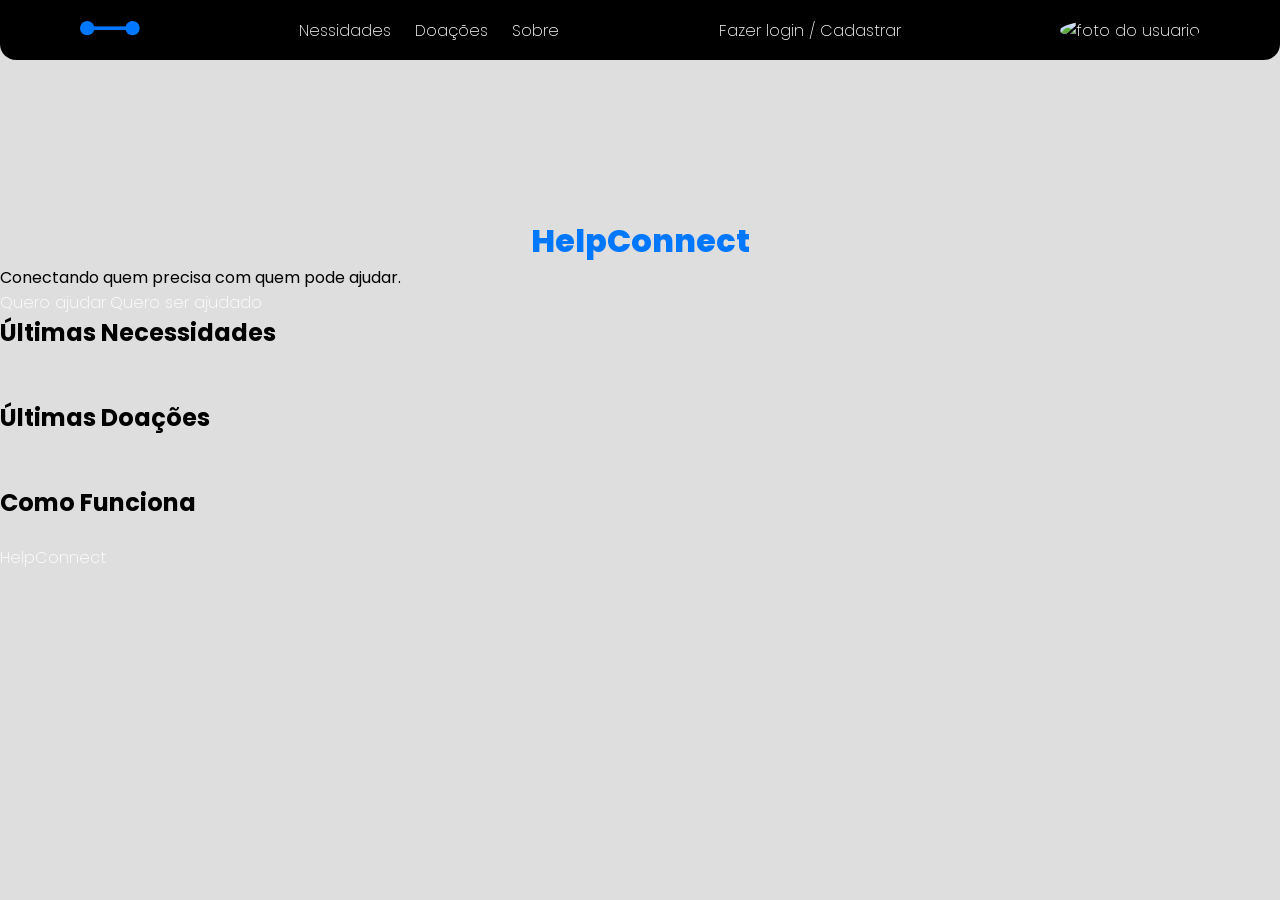
==== index.html @ 3de0f889 "Criando header" ====
<!DOCTYPE html>
<html lang="pt-br">
  <head>
    <meta charset="UTF-8" />
    <meta name="viewport" content="width=device-width, initial-scale=1.0" />
    <link rel="stylesheet" href="./assets/css/style.css" />
    <title>HelpConnect</title>
  </head>
  <body>
    <header>
      <div class="content-header">
        <a href="#"
          ><img
            src="./assets/img/icon/logo.svg"
            alt="logo do site"
            class="logo"
        /></a>
        <nav class="menu">
          <a href="">Nessidades</a><a href="">Doações</a><a href="">Sobre</a>
        </nav>
        <div class="login-btn">
          <a href="">Fazer login / Cadastrar</a>
        </div>
        <a href=""
          ><img
            src="https://placehold.co/400"
            alt="foto do usuario"
            class="user-img"
        /></a>
      </div>
    </header>
    <main>
      <section class="hero-section">
        <video
          autoplay
          muted
          loop
          playsinline
          poster="fallback.jpg"
          id="bg-video"
        >
          <source src="background.mp4" type="video/mp4" />
        </video>
        <div class="content-hero">
          <h1>HelpConnect</h1>
          <p>
            Conectando quem <span>precisa</span> com quem
            <span>pode</span> ajudar.
          </p>
          <div class="btns">
            <a href="" class="btn">Quero ajudar</a>
            <a href="" class="btn">Quero ser ajudado</a>
          </div>
        </div>
      </section>
      <section class="necessity-section">
        <h2>Últimas Necessidades</h2>
        <div class="group-card">
          <a href="" class="card">
            <img src="" alt="" class="img-card" />
            <div class="content-card">
              <h3 class="title-card"></h3>
              <img src="" alt="" class="icon-arrow" />
            </div>
          </a>
        </div>
      </section>
      <section class="donation-section">
        <h2>Últimas Doações</h2>
        <div class="group-card">
          <a href="" class="card">
            <img src="" alt="" class="img-card" />
            <div class="content-card">
              <h3 class="title-card"></h3>
              <img src="" alt="" class="icon-arrow" />
            </div>
          </a>
        </div>
      </section>
      <section class="how-work">
        <h2>Como Funciona</h2>
      </section>
    </main>
    <footer>
      <a href=""
        ><img src="" alt="" class="logo" />
        <p>HelpConnect</p></a
      >
    </footer>
  </body>
</html>
---- assets/css/style.css ----
@import url("https://fonts.googleapis.com/css2?family=Poppins:ital,wght@0,100;0,200;0,300;0,400;0,500;0,600;0,700;0,800;0,900;1,100;1,200;1,300;1,400;1,500;1,600;1,700;1,800;1,900&display=swap");

:root {
  /* color */
  --primary-color: #0077ff;
  --secondary-color: #ffffff;
  --tertiary-color: #000000;
  /* fonts */
  --font-size-xl: 96px;
  --font-size-lg: 32px;
  --font-size-md: 20px;
  --font-size-sm: 18px;
}

* {
  margin: 0;
  padding: 0;
  box-sizing: border-box;
  font-family: "Poppins", sans-serif;
}

body {
  background-color: #dedede;
}

header {
  background-color: var(--tertiary-color);
  width: 100vw;
  height: 3.75rem;
  display: flex;
  align-items: center;
  justify-content: center;
  border-radius: 0 0 1rem 1rem;
}

.content-header {
  display: flex;
  color: var(--secondary-color);
  align-items: center;
  justify-content: space-between;
  width: 92rem;
  margin: 0 5rem;
}

.menu {
  display: flex;
  gap: 1.5rem;
}

a {
  color: var(--secondary-color);
  text-decoration: none;
  font-weight: 200;
}

a:hover {
  opacity: 0.7;
}

.user-img {
  width: 2.25rem;
  height: 2.25rem;
  object-fit: cover;
  border-radius: 50%;
}

h1 {
  font-size: var(--font-size-lg);
  font-weight: 800;
  color: var(--primary-color);
  text-align: center;
}
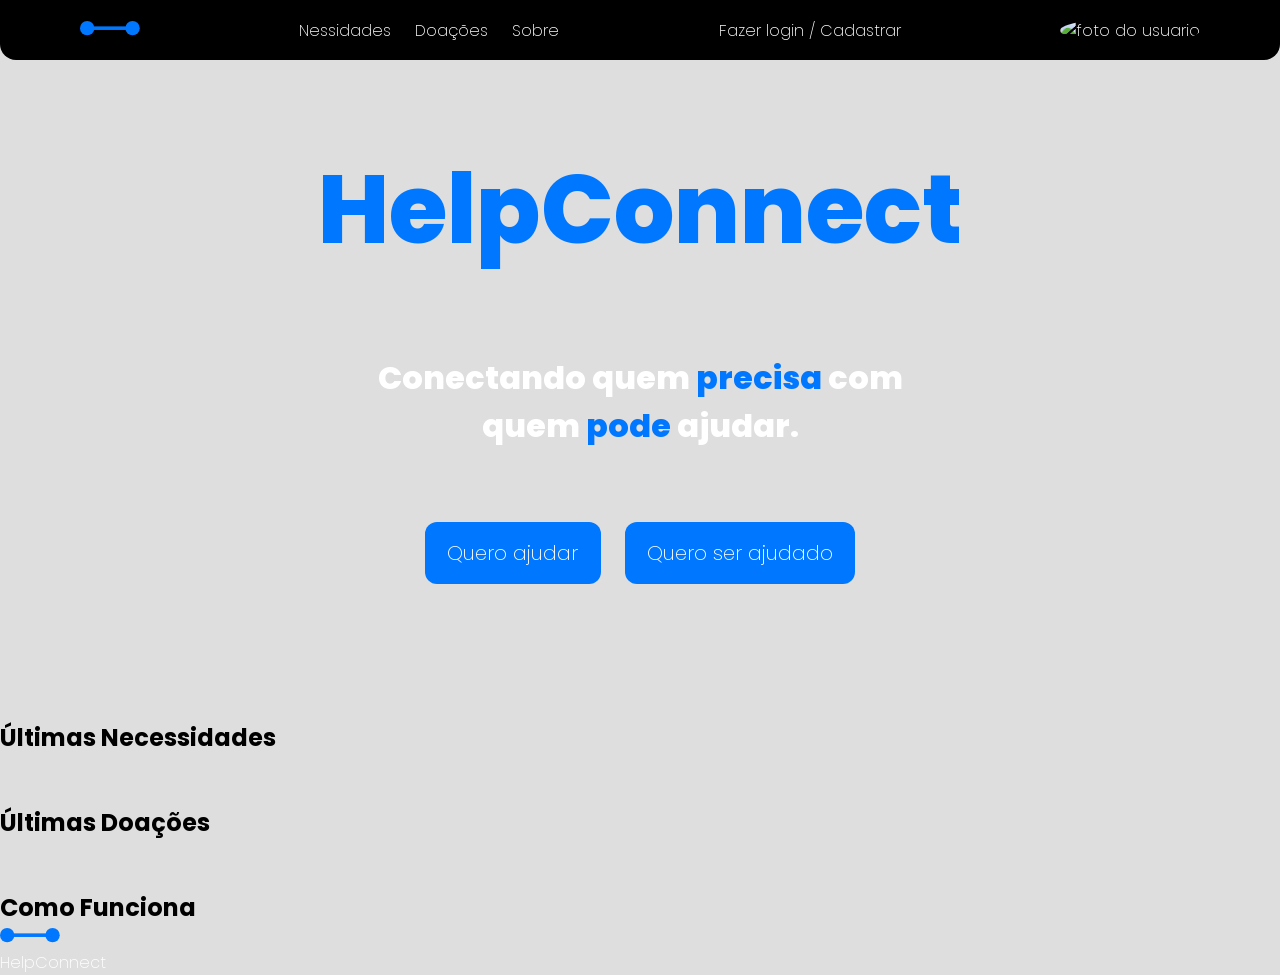
==== commit 546a635e: "Add files via upload" ====
--- a/index.html
+++ b/index.html
@@ -1,91 +1,94 @@
-<!DOCTYPE html>
-<html lang="pt-br">
-  <head>
-    <meta charset="UTF-8" />
-    <meta name="viewport" content="width=device-width, initial-scale=1.0" />
-    <link rel="stylesheet" href="./assets/css/style.css" />
-    <title>HelpConnect</title>
-  </head>
-  <body>
-    <header>
-      <div class="content-header">
-        <a href="#"
-          ><img
-            src="./assets/img/icon/logo.svg"
-            alt="logo do site"
-            class="logo"
-        /></a>
-        <nav class="menu">
-          <a href="">Nessidades</a><a href="">Doações</a><a href="">Sobre</a>
-        </nav>
-        <div class="login-btn">
-          <a href="">Fazer login / Cadastrar</a>
-        </div>
-        <a href=""
-          ><img
-            src="https://placehold.co/400"
-            alt="foto do usuario"
-            class="user-img"
-        /></a>
-      </div>
-    </header>
-    <main>
-      <section class="hero-section">
-        <video
-          autoplay
-          muted
-          loop
-          playsinline
-          poster="fallback.jpg"
-          id="bg-video"
-        >
-          <source src="background.mp4" type="video/mp4" />
-        </video>
-        <div class="content-hero">
-          <h1>HelpConnect</h1>
-          <p>
-            Conectando quem <span>precisa</span> com quem
-            <span>pode</span> ajudar.
-          </p>
-          <div class="btns">
-            <a href="" class="btn">Quero ajudar</a>
-            <a href="" class="btn">Quero ser ajudado</a>
-          </div>
-        </div>
-      </section>
-      <section class="necessity-section">
-        <h2>Últimas Necessidades</h2>
-        <div class="group-card">
-          <a href="" class="card">
-            <img src="" alt="" class="img-card" />
-            <div class="content-card">
-              <h3 class="title-card"></h3>
-              <img src="" alt="" class="icon-arrow" />
-            </div>
-          </a>
-        </div>
-      </section>
-      <section class="donation-section">
-        <h2>Últimas Doações</h2>
-        <div class="group-card">
-          <a href="" class="card">
-            <img src="" alt="" class="img-card" />
-            <div class="content-card">
-              <h3 class="title-card"></h3>
-              <img src="" alt="" class="icon-arrow" />
-            </div>
-          </a>
-        </div>
-      </section>
-      <section class="how-work">
-        <h2>Como Funciona</h2>
-      </section>
-    </main>
-    <footer>
-      <a href=""
-        ><img src="" alt="" class="logo" />
-        <p>HelpConnect</p></a
-      >
-    </footer>
-  </body>
-</html>
+<!DOCTYPE html>
+<html lang="pt-br">
+  <head>
+    <meta charset="UTF-8" />
+    <meta name="viewport" content="width=device-width, initial-scale=1.0" />
+    <link rel="stylesheet" href="./assets/css/style.css" />
+    <title>HelpConnect</title>
+  </head>
+  <body>
+    <header>
+      <div class="content-header">
+        <a href="#"
+          ><img
+            src="./assets/img/icon/logo.svg"
+            alt="logo do site"
+            class="logo"
+        /></a>
+        <nav class="menu">
+          <a href="">Nessidades</a><a href="">Doações</a><a href="">Sobre</a>
+        </nav>
+        <div class="login-btn">
+          <a href="">Fazer login / Cadastrar</a>
+        </div>
+        <a href=""
+          ><img
+            src="https://placehold.co/400"
+            alt="foto do usuario"
+            class="user-img"
+        /></a>
+      </div>
+    </header>
+    <main>
+      <section class="hero-section">
+        <video
+          autoplay
+          muted
+          loop
+          playsinline
+          poster="fallback.jpg"
+          id="bg-video"
+        >
+          <source
+            src="./assets/img/video/background-video.mp4"
+            type="video/mp4"
+          />
+        </video>
+        <div class="content-hero">
+          <h1>HelpConnect</h1>
+          <p>
+            Conectando quem <span>precisa</span> com quem
+            <span>pode</span> ajudar.
+          </p>
+          <div class="btns">
+            <a href="" class="btn">Quero ajudar</a>
+            <a href="" class="btn">Quero ser ajudado</a>
+          </div>
+        </div>
+      </section>
+      <section class="necessity-section">
+        <h2>Últimas Necessidades</h2>
+        <div class="group-card">
+          <a href="" class="card">
+            <img src="" alt="" class="img-card" />
+            <div class="content-card">
+              <h3 class="title-card"></h3>
+              <img src="" alt="" class="icon-arrow" />
+            </div>
+          </a>
+        </div>
+      </section>
+      <section class="donation-section">
+        <h2>Últimas Doações</h2>
+        <div class="group-card">
+          <a href="" class="card">
+            <img src="" alt="" class="img-card" />
+            <div class="content-card">
+              <h3 class="title-card"></h3>
+              <img src="" alt="" class="icon-arrow" />
+            </div>
+          </a>
+        </div>
+      </section>
+      <section class="how-work">
+        <h2>Como Funciona</h2>
+      </section>
+    </main>
+    <footer>
+      <a href=""
+        ><img src="./assets/img/icon/logo.svg" alt="" class="logo" />
+        <p>HelpConnect</p></a
+      >
+    </footer>
+  </body>
+</html>
--- a/assets/css/style.css
+++ b/assets/css/style.css
@@ -1,72 +1,122 @@
-@import url("https://fonts.googleapis.com/css2?family=Poppins:ital,wght@0,100;0,200;0,300;0,400;0,500;0,600;0,700;0,800;0,900;1,100;1,200;1,300;1,400;1,500;1,600;1,700;1,800;1,900&display=swap");
-
-:root {
-  /* color */
-  --primary-color: #0077ff;
-  --secondary-color: #ffffff;
-  --tertiary-color: #000000;
-  /* fonts */
-  --font-size-xl: 96px;
-  --font-size-lg: 32px;
-  --font-size-md: 20px;
-  --font-size-sm: 18px;
-}
-
-* {
-  margin: 0;
-  padding: 0;
-  box-sizing: border-box;
-  font-family: "Poppins", sans-serif;
-}
-
-body {
-  background-color: #dedede;
-}
-
-header {
-  background-color: var(--tertiary-color);
-  width: 100vw;
-  height: 3.75rem;
-  display: flex;
-  align-items: center;
-  justify-content: center;
-  border-radius: 0 0 1rem 1rem;
-}
-
-.content-header {
-  display: flex;
-  color: var(--secondary-color);
-  align-items: center;
-  justify-content: space-between;
-  width: 92rem;
-  margin: 0 5rem;
-}
-
-.menu {
-  display: flex;
-  gap: 1.5rem;
-}
-
-a {
-  color: var(--secondary-color);
-  text-decoration: none;
-  font-weight: 200;
-}
-
-a:hover {
-  opacity: 0.7;
-}
-
-.user-img {
-  width: 2.25rem;
-  height: 2.25rem;
-  object-fit: cover;
-  border-radius: 50%;
-}
-
-h1 {
-  font-size: var(--font-size-lg);
-  font-weight: 800;
-  color: var(--primary-color);
-  text-align: center;
-}
+@import url("https://fonts.googleapis.com/css2?family=Poppins:ital,wght@0,100;0,200;0,300;0,400;0,500;0,600;0,700;0,800;0,900;1,100;1,200;1,300;1,400;1,500;1,600;1,700;1,800;1,900&display=swap");
+
+:root {
+  /* color */
+  --primary-color: #0077ff;
+  --secondary-color: #ffffff;
+  --tertiary-color: #000000;
+  /* fonts */
+  --font-size-xl: 96px;
+  --font-size-lg: 32px;
+  --font-size-md: 20px;
+  --font-size-sm: 18px;
+}
+
+* {
+  margin: 0;
+  padding: 0;
+  box-sizing: border-box;
+  font-family: "Poppins", sans-serif;
+}
+
+body {
+  background-color: #dedede;
+  overflow-x: hidden;
+}
+
+header {
+  background-color: var(--tertiary-color);
+  width: 100vw;
+  height: 3.75rem;
+  display: flex;
+  align-items: center;
+  justify-content: center;
+  border-radius: 0 0 1rem 1rem;
+  position: fixed;
+  top: 0%;
+  left: 0%;
+  z-index: 99;
+}
+
+.content-header {
+  display: flex;
+  color: var(--secondary-color);
+  align-items: center;
+  justify-content: space-between;
+  width: 92rem;
+  margin: 0 5rem;
+}
+
+.menu {
+  display: flex;
+  gap: 1.5rem;
+}
+
+a {
+  color: var(--secondary-color);
+  text-decoration: none;
+  font-weight: 200;
+}
+
+a:hover {
+  opacity: 0.7;
+}
+
+.user-img {
+  width: 2.25rem;
+  height: 2.25rem;
+  object-fit: cover;
+  border-radius: 50%;
+}
+
+h1 {
+  font-size: var(--font-size-xl);
+  font-weight: 800;
+  color: var(--primary-color);
+  text-align: center;
+}
+
+#bg-video {
+  width: 100vw;
+  height: 80vh;
+  object-fit: cover;
+  filter: blur(1px) brightness(0.2);
+  position: absolute;
+  z-index: -1;
+  top: 0%;
+  left: 0%;
+}
+
+.content-hero {
+  width: 100vw;
+  height: 80vh;
+  display: flex;
+  flex-direction: column;
+  align-items: center;
+  justify-content: center;
+  gap: 8vh;
+}
+
+.content-hero p {
+  color: var(--secondary-color);
+  font-size: var(--font-size-lg);
+  font-weight: 800;
+  max-width: 600px;
+  text-align: center;
+}
+
+.btns {
+  display: flex;
+  gap: 1.5rem;
+}
+
+.btn {
+  background-color: var(--primary-color);
+  padding: 1rem 1.4rem;
+  border-radius: 12px;
+  font-size: var(--font-size-md);
+}
+
+span {
+  color: var(--primary-color);
+}
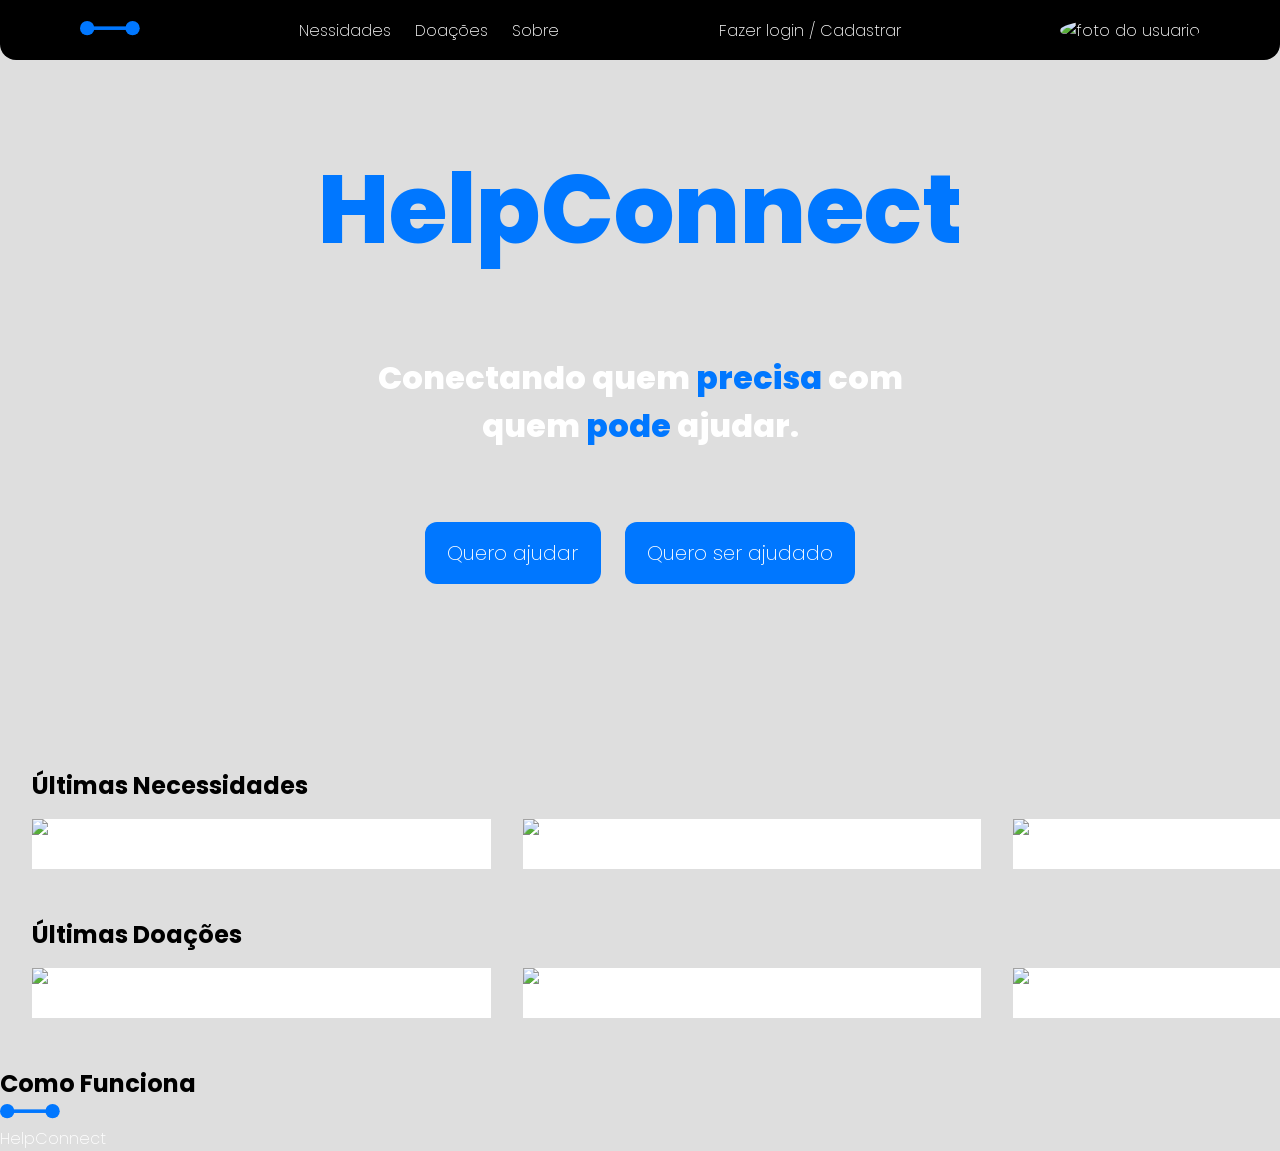
==== commit dfe2eeac: "Criando cards" ====
--- a/index.html
+++ b/index.html
@@ -60,7 +60,33 @@
         <h2>Últimas Necessidades</h2>
         <div class="group-card">
           <a href="" class="card">
-            <img src="" alt="" class="img-card" />
+            <img
+              src="https://placehold.jp/3d4070/ffffff/150x150.png"
+              alt="imagem de necessidade"
+              class="img-card"
+            />
+            <div class="content-card">
+              <h3 class="title-card"></h3>
+              <img src="" alt="" class="icon-arrow" />
+            </div>
+          </a>
+          <a href="" class="card">
+            <img
+              src="https://placehold.jp/3d4070/ffffff/150x150.png"
+              alt="imagem de necessidade"
+              class="img-card"
+            />
+            <div class="content-card">
+              <h3 class="title-card"></h3>
+              <img src="" alt="" class="icon-arrow" />
+            </div>
+          </a>
+          <a href="" class="card">
+            <img
+              src="https://placehold.jp/3d4070/ffffff/150x150.png"
+              alt="imagem de necessidade"
+              class="img-card"
+            />
             <div class="content-card">
               <h3 class="title-card"></h3>
               <img src="" alt="" class="icon-arrow" />
@@ -72,7 +98,33 @@
         <h2>Últimas Doações</h2>
         <div class="group-card">
           <a href="" class="card">
-            <img src="" alt="" class="img-card" />
+            <img
+              src="https://placehold.jp/3d4070/ffffff/150x150.png"
+              alt="imagem de doação"
+              class="img-card"
+            />
+            <div class="content-card">
+              <h3 class="title-card"></h3>
+              <img src="" alt="" class="icon-arrow" />
+            </div>
+          </a>
+          <a href="" class="card">
+            <img
+              src="https://placehold.jp/3d4070/ffffff/150x150.png"
+              alt="imagem de doação"
+              class="img-card"
+            />
+            <div class="content-card">
+              <h3 class="title-card"></h3>
+              <img src="" alt="" class="icon-arrow" />
+            </div>
+          </a>
+          <a href="" class="card">
+            <img
+              src="https://placehold.jp/3d4070/ffffff/150x150.png"
+              alt="imagem de doação"
+              class="img-card"
+            />
             <div class="content-card">
               <h3 class="title-card"></h3>
               <img src="" alt="" class="icon-arrow" />
--- a/assets/css/style.css
+++ b/assets/css/style.css
@@ -56,6 +56,7 @@
   color: var(--secondary-color);
   text-decoration: none;
   font-weight: 200;
+  transition: 0.1s;
 }
 
 a:hover {
@@ -120,3 +121,31 @@
 span {
   color: var(--primary-color);
 }
+
+.necessity-section,
+.donation-section {
+  width: 94rem;
+  margin: 3rem auto;
+  padding: 0 2rem;
+}
+
+.group-card {
+  width: 100%;
+  display: flex;
+  justify-content: space-between;
+  flex-wrap: wrap;
+  gap: 2rem;
+  margin-top: 1rem;
+}
+
+.card {
+  width: 30rem;
+  background-color: var(--secondary-color);
+  flex: 1 1 calc(33.333% - 2rem);
+}
+
+.img-card {
+  width: 100%;
+  height: 20rem;
+  object-fit: cover;
+}
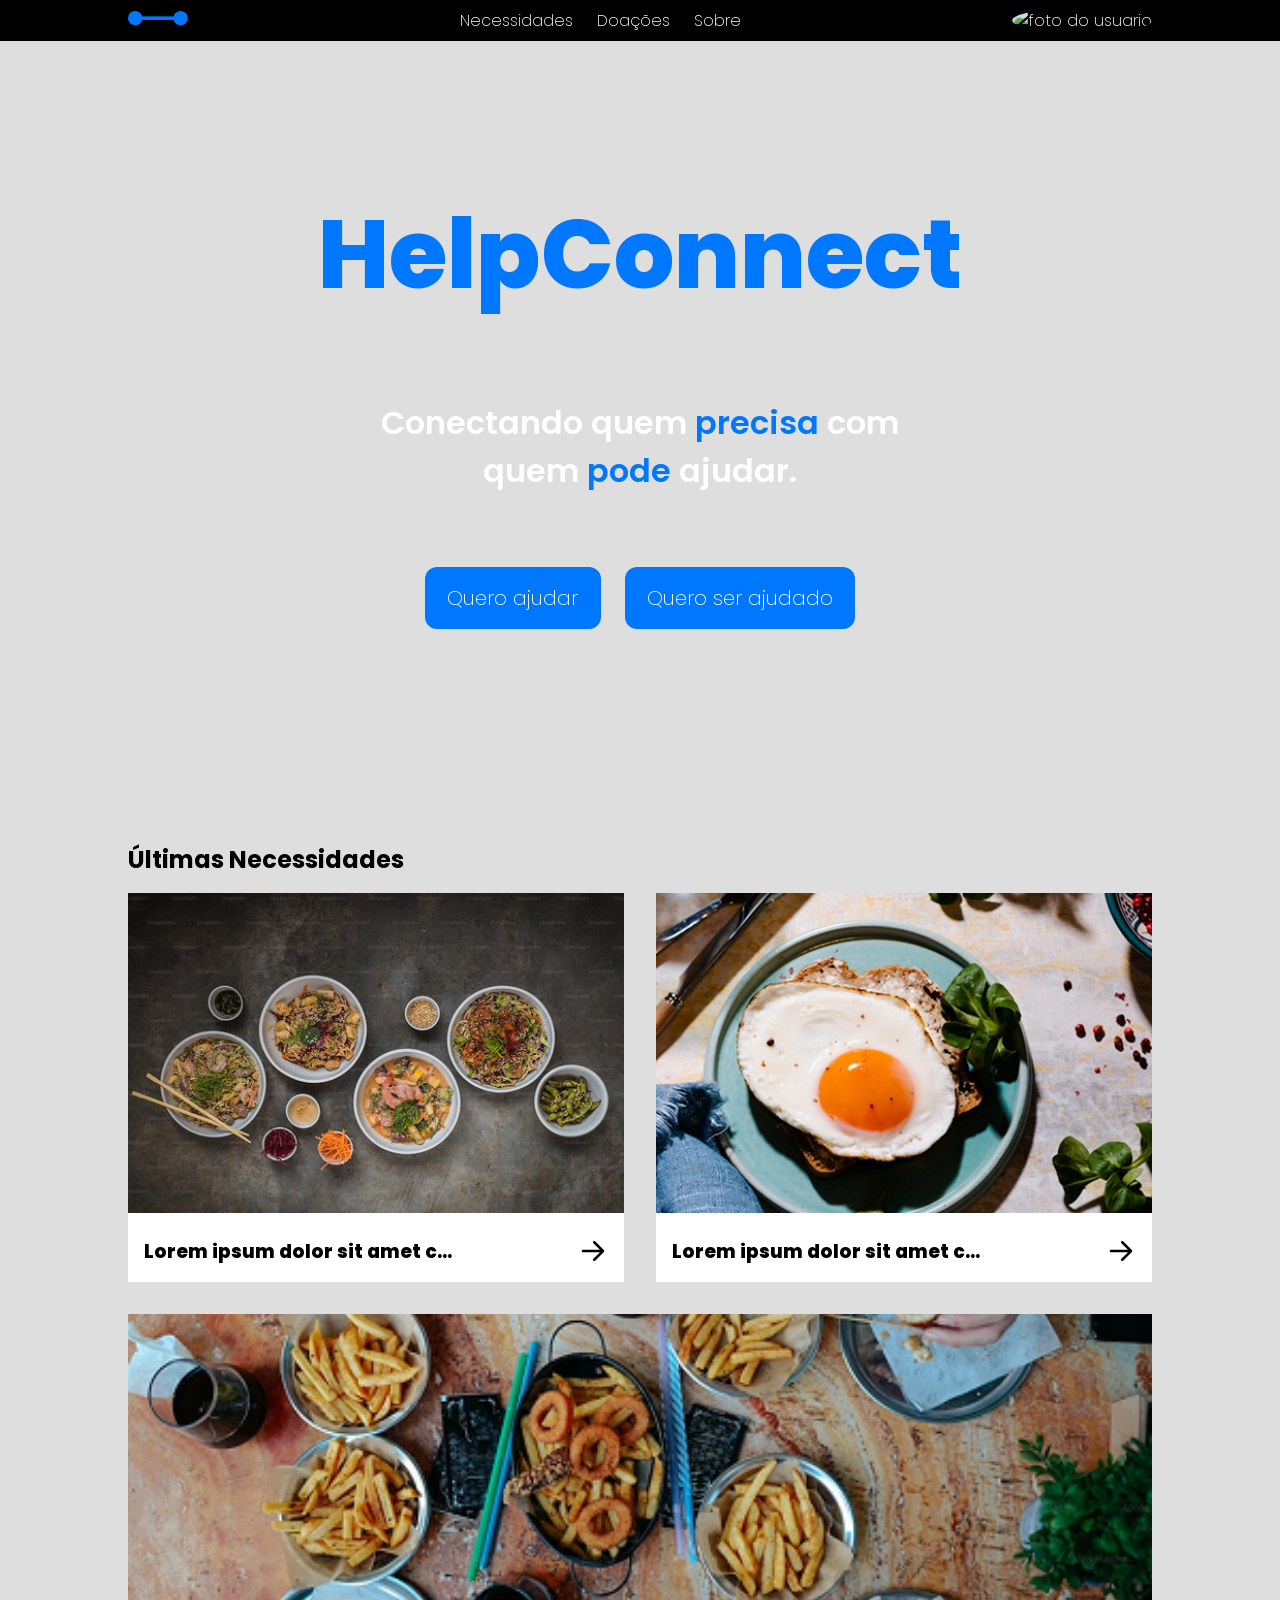
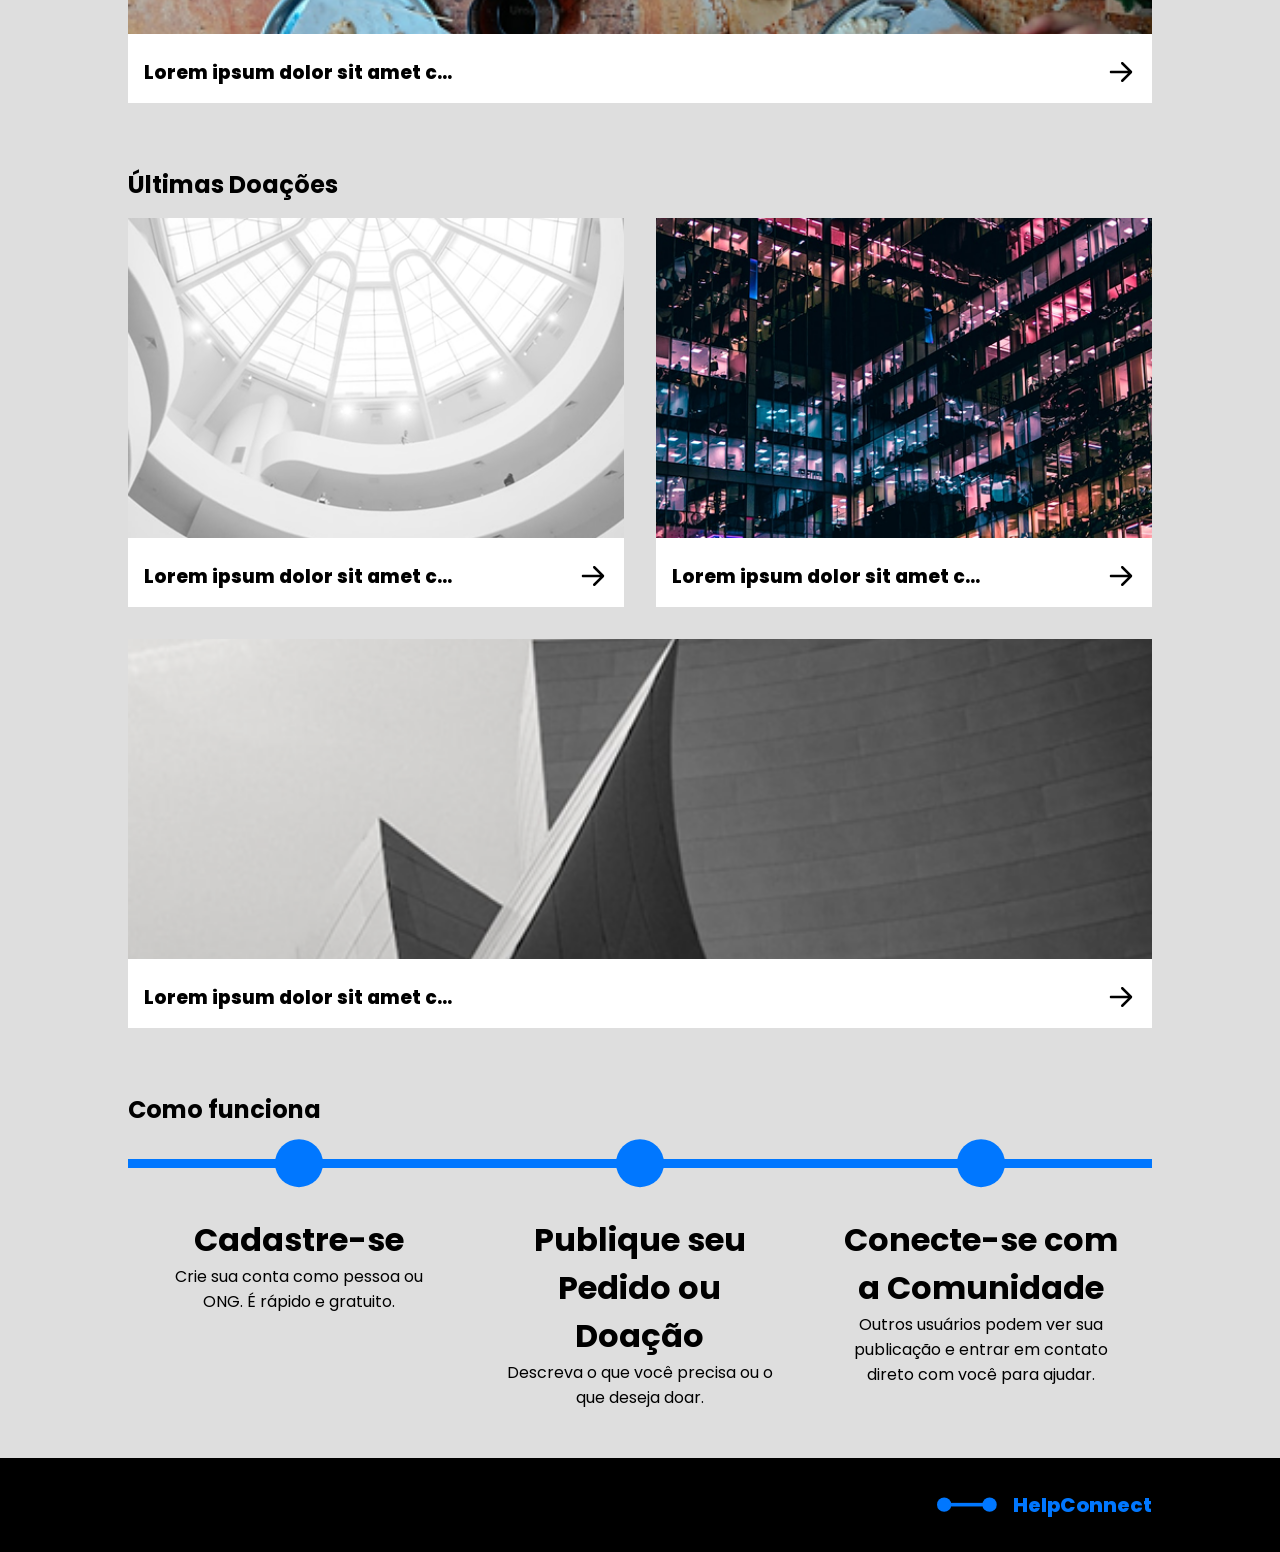
==== commit 0a5f27c1: "adicionando footer e organizando espaçamentos" ====
--- a/index.html
+++ b/index.html
@@ -1,146 +1,123 @@
 <!DOCTYPE html>
 <html lang="pt-br">
-  <head>
-    <meta charset="UTF-8" />
-    <meta name="viewport" content="width=device-width, initial-scale=1.0" />
-    <link rel="stylesheet" href="./assets/css/style.css" />
-    <title>HelpConnect</title>
-  </head>
-  <body>
-    <header>
-      <div class="content-header">
-        <a href="#"
-          ><img
-            src="./assets/img/icon/logo.svg"
-            alt="logo do site"
-            class="logo"
-        /></a>
-        <nav class="menu">
-          <a href="">Nessidades</a><a href="">Doações</a><a href="">Sobre</a>
-        </nav>
-        <div class="login-btn">
-          <a href="">Fazer login / Cadastrar</a>
+
+<head>
+  <meta charset="UTF-8" />
+  <meta name="viewport" content="width=device-width, initial-scale=1.0" />
+  <link rel="stylesheet" href="./assets/css/style.css" />
+  <link rel="shortcut icon" href="./assets/img/icon/logo.svg" type="image/x-icon">
+  <title>HelpConnect</title>
+</head>
+
+<body>
+  <header>
+    <a href="#"><img src="./assets/img/icon/logo.svg" alt="logo do site" class="logo" /></a>
+    <nav class="menu">
+      <a href="">Necessidades</a><a href="">Doações</a><a href="">Sobre</a>
+    </nav>
+    <div class="login-btn" style="display: none;">
+      <a href="">Fazer login / Cadastrar</a>
+    </div>
+    <a href=""><img src="https://placehold.co/400" alt="foto do usuario" class="user-img" /></a>
+  </header>
+  <main>
+    <section class="hero-section">
+      <video autoplay muted loop playsinline poster="fallback.jpg" id="bg-video">
+        <source src="./assets/img/video/background-video.mp4" type="video/mp4" />
+      </video>
+      <div class="headline">
+        <h1>HelpConnect</h1>
+        <p>
+          Conectando quem <span>precisa</span> com quem
+          <span>pode</span> ajudar.
+        </p>
+        <div class="btns">
+          <a href="" class="btn">Quero ajudar</a>
+          <a href="" class="btn">Quero ser ajudado</a>
         </div>
-        <a href=""
-          ><img
-            src="https://placehold.co/400"
-            alt="foto do usuario"
-            class="user-img"
-        /></a>
       </div>
-    </header>
-    <main>
-      <section class="hero-section">
-        <video
-          autoplay
-          muted
-          loop
-          playsinline
-          poster="fallback.jpg"
-          id="bg-video"
-        >
-          <source
-            src="./assets/img/video/background-video.mp4"
-            type="video/mp4"
-          />
-        </video>
-        <div class="content-hero">
-          <h1>HelpConnect</h1>
-          <p>
-            Conectando quem <span>precisa</span> com quem
-            <span>pode</span> ajudar.
-          </p>
-          <div class="btns">
-            <a href="" class="btn">Quero ajudar</a>
-            <a href="" class="btn">Quero ser ajudado</a>
+    </section>
+    <section class="necessity-section">
+      <h2>Últimas Necessidades</h2>
+      <div class="group-card">
+        <a href="" class="card">
+          <img src="./assets/img/provisorio/Rectangle 10.png" alt="imagem de necessidade" class="img-card" />
+          <div class="content-card">
+            <h3 class="title-card">Lorem ipsum dolor sit amet consectetur </h3>
+            <img src="./assets/img/icon/right-arrow.svg" alt="" class="icon-arrow" />
           </div>
+        </a>
+        <a href="" class="card">
+          <img src="./assets/img/provisorio/Rectangle 12.png" alt="imagem de necessidade" class="img-card" />
+          <div class="content-card">
+            <h3 class="title-card">Lorem ipsum dolor sit amet consectetur </h3>
+            <img src="./assets/img/icon/right-arrow.svg" alt="" class="icon-arrow" />
+          </div>
+        </a>
+        <a href="" class="card">
+          <img src="./assets/img/provisorio/Rectangle 14.png" alt="imagem de necessidade" class="img-card" />
+          <div class="content-card">
+            <h3 class="title-card">Lorem ipsum dolor sit amet consectetur </h3>
+            <img src="./assets/img/icon/right-arrow.svg" alt="" class="icon-arrow" />
+          </div>
+        </a>
+      </div>
+    </section>
+    <section class="donation-section">
+      <h2>Últimas Doações</h2>
+      <div class="group-card">
+        <a href="" class="card">
+          <img src="./assets/img/provisorio/Rectangle 16.png" alt="imagem de doação" class="img-card" />
+          <div class="content-card">
+            <h3 class="title-card">Lorem ipsum dolor sit amet consectetur </h3>
+            <img src="./assets/img/icon/right-arrow.svg" alt="" class="icon-arrow" />
+          </div>
+        </a>
+        <a href="" class="card">
+          <img src="./assets/img/provisorio/Rectangle 18.png" alt="imagem de doação" class="img-card" />
+          <div class="content-card">
+            <h3 class="title-card">Lorem ipsum dolor sit amet consectetur </h3>
+            <img src="./assets/img/icon/right-arrow.svg" alt="" class="icon-arrow" />
+          </div>
+        </a>
+        <a href="" class="card">
+          <img src="./assets/img/provisorio/Rectangle 20.png" alt="imagem de doação" class="img-card" />
+          <div class="content-card">
+            <h3 class="title-card">Lorem ipsum dolor sit amet consectetur </h3>
+            <img src="./assets/img/icon/right-arrow.svg" alt="" class="icon-arrow" />
+          </div>
+        </a>
+      </div>
+    </section>
+    <section class="how-work">
+      <h2>Como funciona</h2>
+      <div class="content-work">
+        <div class="card-work">
+          <div class="circle"></div>
+          <h3>Cadastre-se</h3>
+          <p>Crie sua conta como pessoa ou ONG. É rápido e gratuito.</p>
         </div>
-      </section>
-      <section class="necessity-section">
-        <h2>Últimas Necessidades</h2>
-        <div class="group-card">
-          <a href="" class="card">
-            <img
-              src="https://placehold.jp/3d4070/ffffff/150x150.png"
-              alt="imagem de necessidade"
-              class="img-card"
-            />
-            <div class="content-card">
-              <h3 class="title-card"></h3>
-              <img src="" alt="" class="icon-arrow" />
-            </div>
-          </a>
-          <a href="" class="card">
-            <img
-              src="https://placehold.jp/3d4070/ffffff/150x150.png"
-              alt="imagem de necessidade"
-              class="img-card"
-            />
-            <div class="content-card">
-              <h3 class="title-card"></h3>
-              <img src="" alt="" class="icon-arrow" />
-            </div>
-          </a>
-          <a href="" class="card">
-            <img
-              src="https://placehold.jp/3d4070/ffffff/150x150.png"
-              alt="imagem de necessidade"
-              class="img-card"
-            />
-            <div class="content-card">
-              <h3 class="title-card"></h3>
-              <img src="" alt="" class="icon-arrow" />
-            </div>
-          </a>
+
+        <div class="card-work">
+          <div class="circle"></div>
+          <h3>Publique seu Pedido ou Doação</h3>
+          <p>Descreva o que você precisa ou o que deseja doar.</p>
         </div>
-      </section>
-      <section class="donation-section">
-        <h2>Últimas Doações</h2>
-        <div class="group-card">
-          <a href="" class="card">
-            <img
-              src="https://placehold.jp/3d4070/ffffff/150x150.png"
-              alt="imagem de doação"
-              class="img-card"
-            />
-            <div class="content-card">
-              <h3 class="title-card"></h3>
-              <img src="" alt="" class="icon-arrow" />
-            </div>
-          </a>
-          <a href="" class="card">
-            <img
-              src="https://placehold.jp/3d4070/ffffff/150x150.png"
-              alt="imagem de doação"
-              class="img-card"
-            />
-            <div class="content-card">
-              <h3 class="title-card"></h3>
-              <img src="" alt="" class="icon-arrow" />
-            </div>
-          </a>
-          <a href="" class="card">
-            <img
-              src="https://placehold.jp/3d4070/ffffff/150x150.png"
-              alt="imagem de doação"
-              class="img-card"
-            />
-            <div class="content-card">
-              <h3 class="title-card"></h3>
-              <img src="" alt="" class="icon-arrow" />
-            </div>
-          </a>
+
+        <div class="card-work">
+          <div class="circle"></div>
+          <h3>Conecte-se com a Comunidade</h3>
+          <p>Outros usuários podem ver sua publicação e entrar em contato direto com você para ajudar.</p>
         </div>
-      </section>
-      <section class="how-work">
-        <h2>Como Funciona</h2>
-      </section>
-    </main>
-    <footer>
-      <a href=""
-        ><img src="./assets/img/icon/logo.svg" alt="" class="logo" />
-        <p>HelpConnect</p></a
-      >
-    </footer>
-  </body>
-</html>
+      </div>
+    </section>
+  </main>
+  <footer>
+    <div class=""></div>
+    <a href="" class="logo-footer"><img src="./assets/img/icon/logo.svg" alt="" class="logo" />
+      <p>HelpConnect</p>
+    </a>
+  </footer>
+</body>
+
+</html>
--- a/assets/css/style.css
+++ b/assets/css/style.css
@@ -26,25 +26,15 @@
 
 header {
   background-color: var(--tertiary-color);
-  width: 100vw;
-  height: 3.75rem;
-  display: flex;
-  align-items: center;
-  justify-content: center;
-  border-radius: 0 0 1rem 1rem;
+  width: 100%;
+  display: flex;
+  align-items: center;
+  justify-content: space-between;
+  padding: 0.5rem 10%;
   position: fixed;
   top: 0%;
   left: 0%;
   z-index: 99;
-}
-
-.content-header {
-  display: flex;
-  color: var(--secondary-color);
-  align-items: center;
-  justify-content: space-between;
-  width: 92rem;
-  margin: 0 5rem;
 }
 
 .menu {
@@ -78,19 +68,19 @@
 }
 
 #bg-video {
-  width: 100vw;
-  height: 80vh;
+  width: 100%;
+  height: 90vh;
   object-fit: cover;
-  filter: blur(1px) brightness(0.2);
+  filter: brightness(0.2);
   position: absolute;
   z-index: -1;
   top: 0%;
   left: 0%;
 }
 
-.content-hero {
-  width: 100vw;
-  height: 80vh;
+.headline {
+  width: 100%;
+  height: 90vh;
   display: flex;
   flex-direction: column;
   align-items: center;
@@ -98,10 +88,10 @@
   gap: 8vh;
 }
 
-.content-hero p {
+.headline p {
   color: var(--secondary-color);
   font-size: var(--font-size-lg);
-  font-weight: 800;
+  font-weight: 600;
   max-width: 600px;
   text-align: center;
 }
@@ -123,10 +113,10 @@
 }
 
 .necessity-section,
-.donation-section {
-  width: 94rem;
-  margin: 3rem auto;
-  padding: 0 2rem;
+.donation-section,
+.how-work {
+  width: 100%;
+  padding: 2rem 10%;
 }
 
 .group-card {
@@ -138,8 +128,25 @@
   margin-top: 1rem;
 }
 
+.content-card{
+  width: 100%;
+  padding: 1rem;
+  display: flex;
+  align-items: center;
+  justify-content: space-between;
+}
+
+.title-card{
+  color: var(--tertiary-color);
+  font-weight: 800;
+  width: 20rem;
+  text-overflow: ellipsis;
+  overflow: hidden;  
+  white-space: nowrap;
+}
+
 .card {
-  width: 30rem;
+  width: 25rem;
   background-color: var(--secondary-color);
   flex: 1 1 calc(33.333% - 2rem);
 }
@@ -149,3 +156,51 @@
   height: 20rem;
   object-fit: cover;
 }
+
+.content-work{
+  width: 100%;
+  display: flex;
+  align-items: flex-start;
+  justify-content: center;
+  margin-top: 2rem;
+}
+
+.card-work{
+  width: 35%;
+  border-top: 0.6rem solid var(--primary-color);
+  text-align: center;
+  padding: 0 2rem 1rem 2rem;
+  display: flex;
+  align-items: center;
+  justify-content: center;
+  flex-direction: column;
+}
+
+.circle{
+  width: 3rem;
+  height: 3rem;
+  background-color: var(--primary-color);
+  border-radius: 50%;
+  transform: translateY(-60%);
+}
+
+.card-work h3{
+  font-size: var(--font-size-lg);
+}
+
+footer{
+  width: 100%;
+  background: var(--tertiary-color);
+  padding: 2rem 10%;
+  display: flex;
+  align-items: center;
+  justify-content: space-between;
+}
+
+.logo-footer{
+  color: var(--primary-color);
+  font-size: var(--font-size-md);
+  display: flex;
+  gap: 1rem;
+  font-weight: 800;
+}
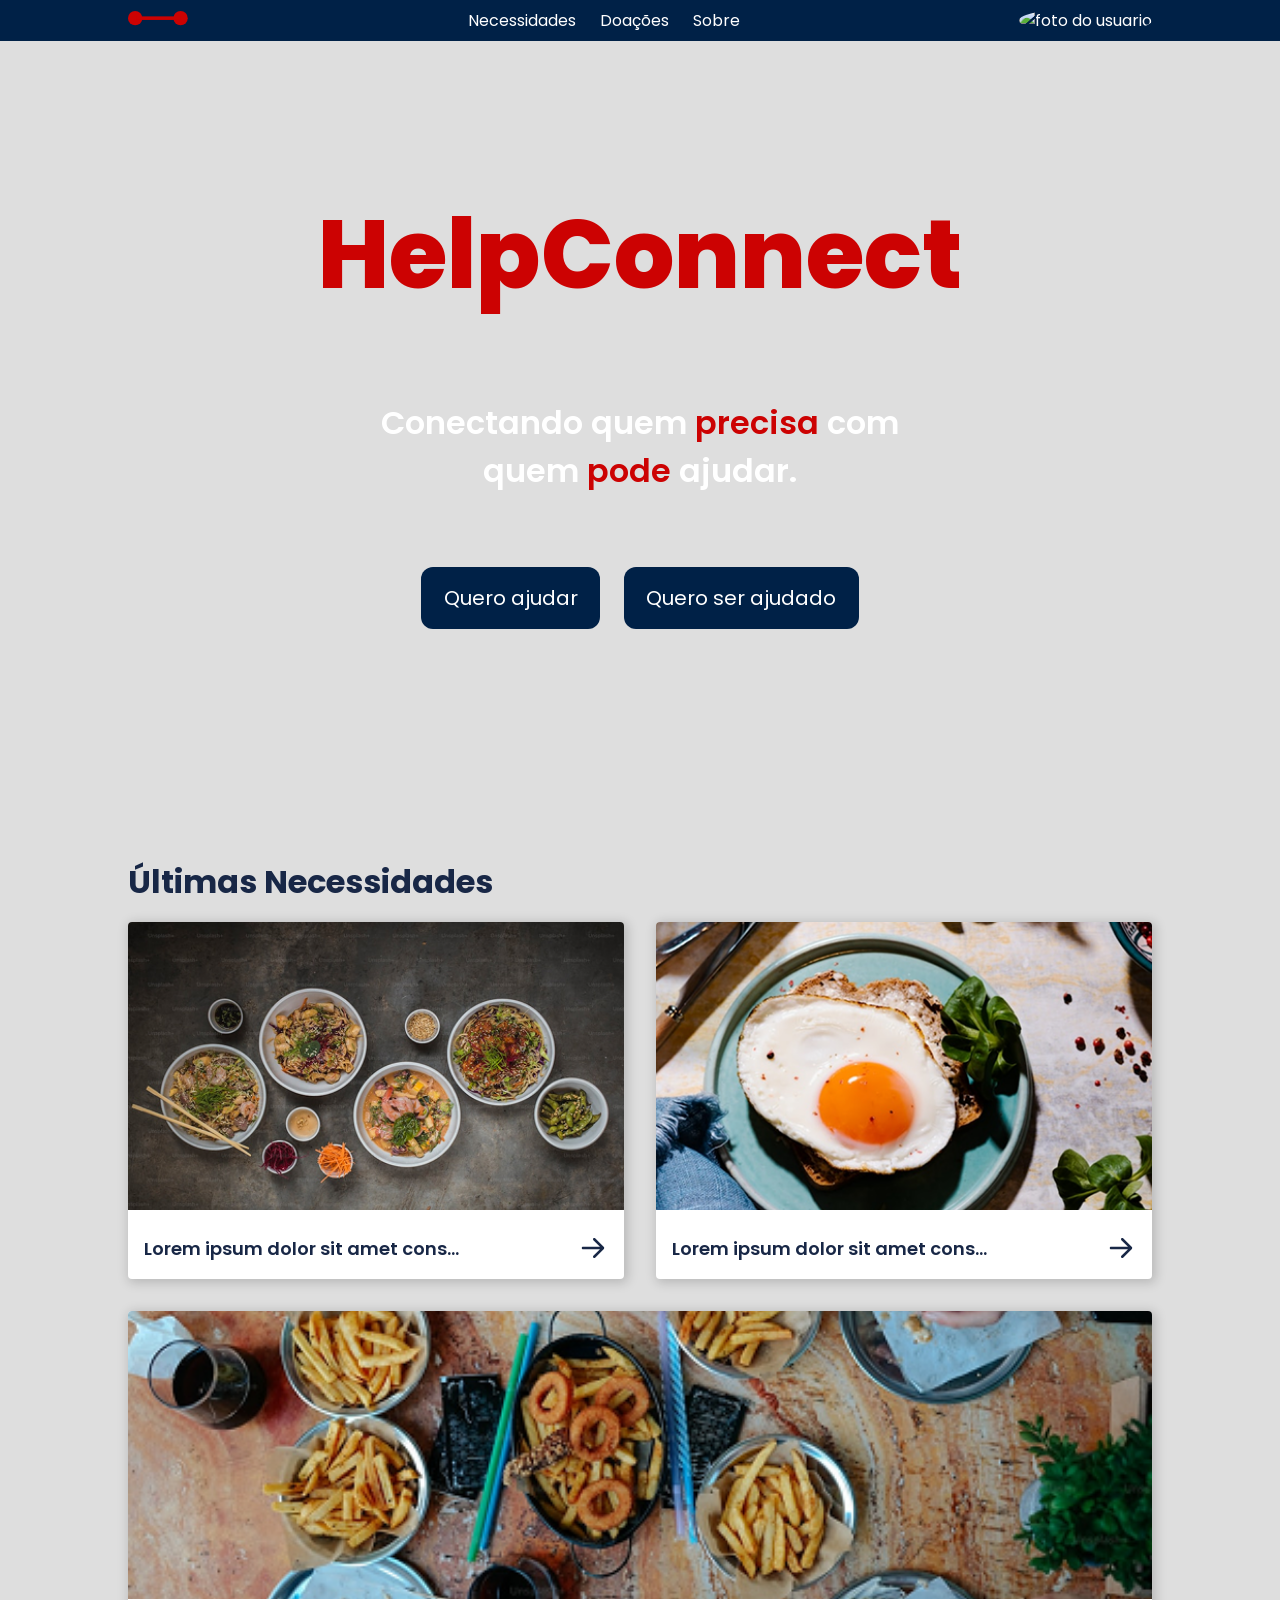
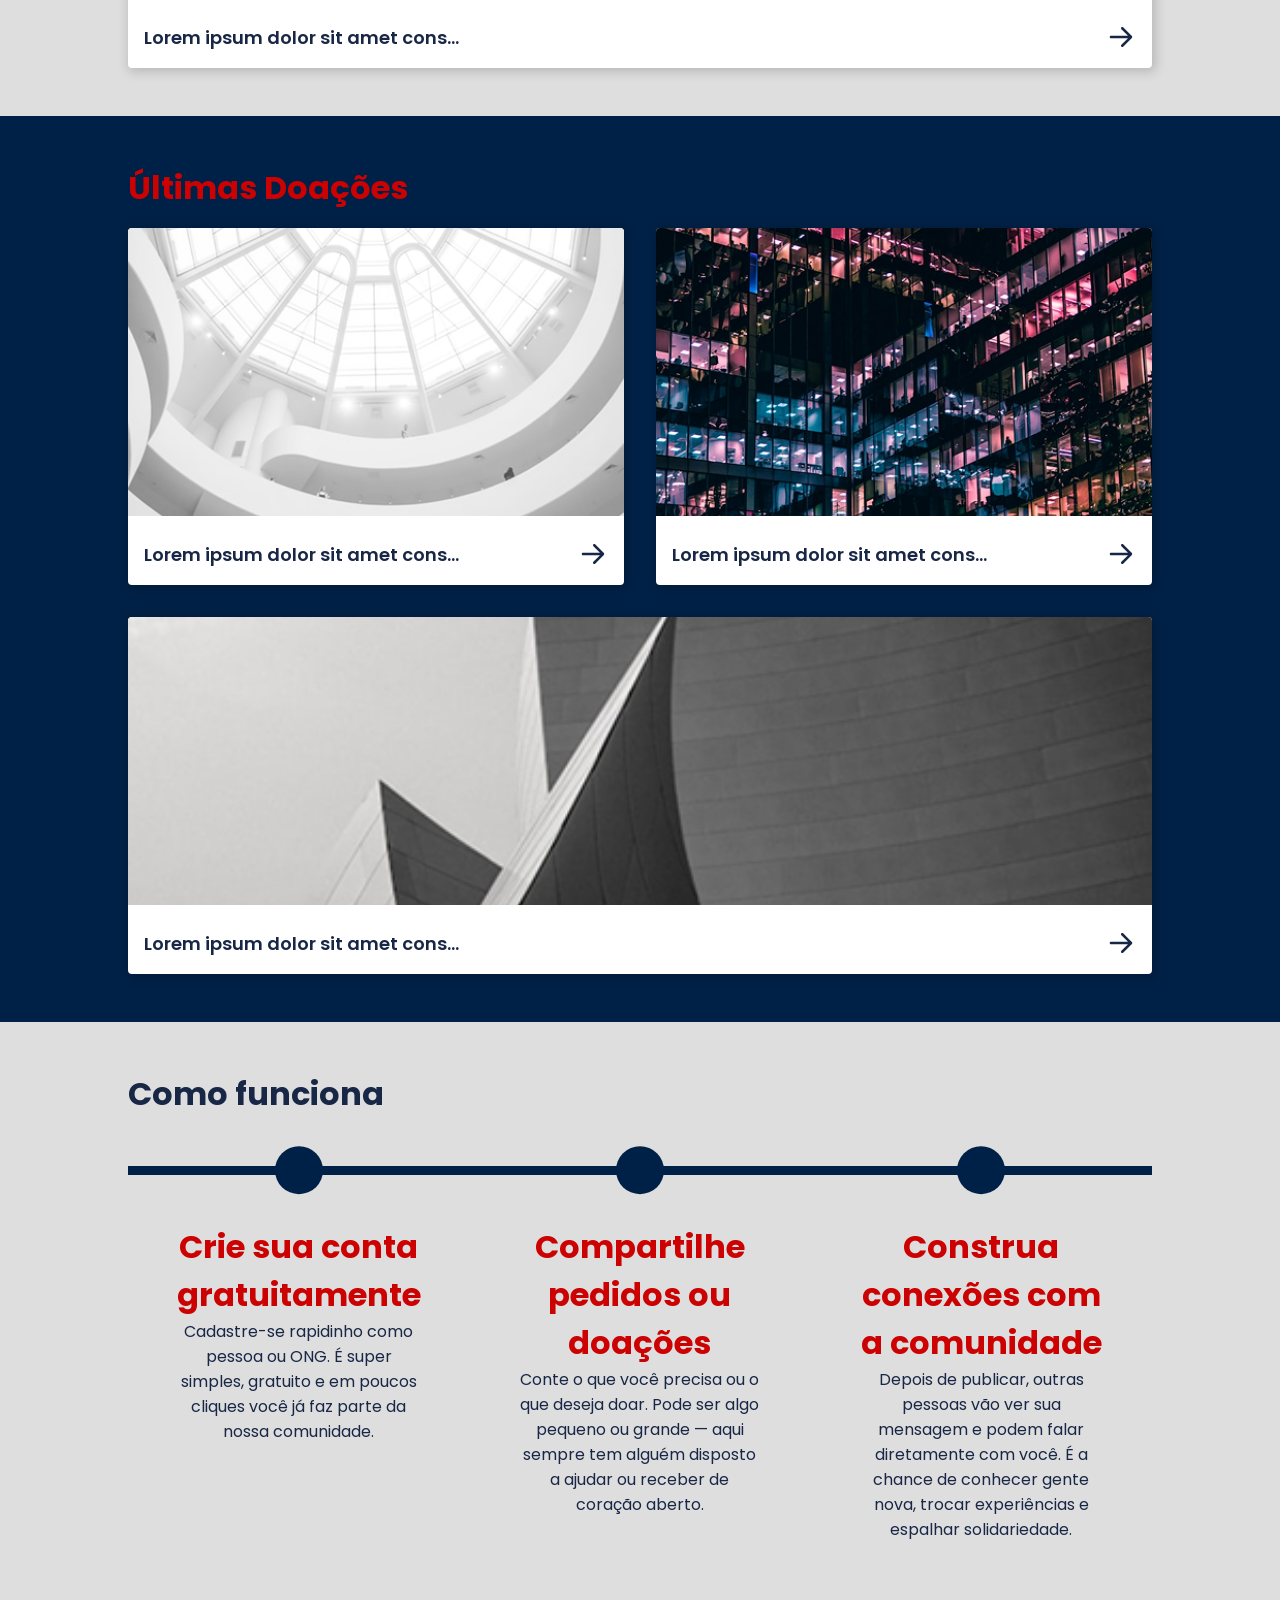
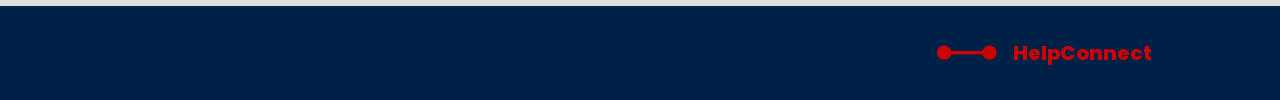
==== commit e17b524d: "Add files via upload" ====
--- a/index.html
+++ b/index.html
@@ -1,123 +1,204 @@
 <!DOCTYPE html>
 <html lang="pt-br">
+  <head>
+    <meta charset="UTF-8" />
+    <meta name="viewport" content="width=device-width, initial-scale=1.0" />
+    <link rel="stylesheet" href="./assets/css/style.css" />
+    <link
+      rel="shortcut icon"
+      href="./assets/img/icon/logo.svg"
+      type="image/x-icon"
+    />
+    <title>HelpConnect</title>
+  </head>
 
-<head>
-  <meta charset="UTF-8" />
-  <meta name="viewport" content="width=device-width, initial-scale=1.0" />
-  <link rel="stylesheet" href="./assets/css/style.css" />
-  <link rel="shortcut icon" href="./assets/img/icon/logo.svg" type="image/x-icon">
-  <title>HelpConnect</title>
-</head>
+  <body>
+    <header>
+      <a href="#"
+        ><img src="./assets/img/icon/logo.svg" alt="logo do site" class="logo"
+      /></a>
+      <nav class="menu">
+        <a href="">Necessidades</a><a href="">Doações</a><a href="">Sobre</a>
+      </nav>
+      <div class="login-btn" style="display: none">
+        <a href="">Fazer login / Cadastrar</a>
+      </div>
+      <a href=""
+        ><img
+          src="https://placehold.co/400"
+          alt="foto do usuario"
+          class="user-img"
+      /></a>
+    </header>
+    <main>
+      <section class="hero-section">
+        <video
+          autoplay
+          muted
+          loop
+          playsinline
+          poster="fallback.jpg"
+          id="bg-video"
+        >
+          <source
+            src="./assets/img/video/background-video.mp4"
+            type="video/mp4"
+          />
+        </video>
+        <div class="headline">
+          <h1>HelpConnect</h1>
+          <p>
+            Conectando quem <span>precisa</span> com quem
+            <span>pode</span> ajudar.
+          </p>
+          <div class="btns">
+            <a href="" class="btn">Quero ajudar</a>
+            <a href="" class="btn">Quero ser ajudado</a>
+          </div>
+        </div>
+      </section>
+      <section class="necessity-section">
+        <h2>Últimas Necessidades</h2>
+        <div class="group-card">
+          <a href="" class="card">
+            <img
+              src="./assets/img/provisorio/Rectangle 10.png"
+              alt="imagem de necessidade"
+              class="img-card"
+            />
+            <div class="content-card">
+              <h3 class="title-card">Lorem ipsum dolor sit amet consectetur</h3>
+              <img
+                src="./assets/img/icon/right-arrow.svg"
+                alt=""
+                class="icon-arrow"
+              />
+            </div>
+          </a>
+          <a href="" class="card">
+            <img
+              src="./assets/img/provisorio/Rectangle 12.png"
+              alt="imagem de necessidade"
+              class="img-card"
+            />
+            <div class="content-card">
+              <h3 class="title-card">Lorem ipsum dolor sit amet consectetur</h3>
+              <img
+                src="./assets/img/icon/right-arrow.svg"
+                alt=""
+                class="icon-arrow"
+              />
+            </div>
+          </a>
+          <a href="" class="card">
+            <img
+              src="./assets/img/provisorio/Rectangle 14.png"
+              alt="imagem de necessidade"
+              class="img-card"
+            />
+            <div class="content-card">
+              <h3 class="title-card">Lorem ipsum dolor sit amet consectetur</h3>
+              <img
+                src="./assets/img/icon/right-arrow.svg"
+                alt=""
+                class="icon-arrow"
+              />
+            </div>
+          </a>
+        </div>
+      </section>
+      <section class="donation-section">
+        <h2>Últimas Doações</h2>
+        <div class="group-card">
+          <a href="" class="card">
+            <img
+              src="./assets/img/provisorio/Rectangle 16.png"
+              alt="imagem de doação"
+              class="img-card"
+            />
+            <div class="content-card">
+              <h3 class="title-card">Lorem ipsum dolor sit amet consectetur</h3>
+              <img
+                src="./assets/img/icon/right-arrow.svg"
+                alt=""
+                class="icon-arrow"
+              />
+            </div>
+          </a>
+          <a href="" class="card">
+            <img
+              src="./assets/img/provisorio/Rectangle 18.png"
+              alt="imagem de doação"
+              class="img-card"
+            />
+            <div class="content-card">
+              <h3 class="title-card">Lorem ipsum dolor sit amet consectetur</h3>
+              <img
+                src="./assets/img/icon/right-arrow.svg"
+                alt=""
+                class="icon-arrow"
+              />
+            </div>
+          </a>
+          <a href="" class="card">
+            <img
+              src="./assets/img/provisorio/Rectangle 20.png"
+              alt="imagem de doação"
+              class="img-card"
+            />
+            <div class="content-card">
+              <h3 class="title-card">Lorem ipsum dolor sit amet consectetur</h3>
+              <img
+                src="./assets/img/icon/right-arrow.svg"
+                alt=""
+                class="icon-arrow"
+              />
+            </div>
+          </a>
+        </div>
+      </section>
+      <section class="how-work">
+        <h2>Como funciona</h2>
+        <div class="content-work">
+          <div class="card-work">
+            <div class="circle"></div>
+            <h3>Crie sua conta gratuitamente</h3>
+            <p>
+              Cadastre-se rapidinho como pessoa ou ONG. É super simples,
+              gratuito e em poucos cliques você já faz parte da nossa
+              comunidade.
+            </p>
+          </div>
 
-<body>
-  <header>
-    <a href="#"><img src="./assets/img/icon/logo.svg" alt="logo do site" class="logo" /></a>
-    <nav class="menu">
-      <a href="">Necessidades</a><a href="">Doações</a><a href="">Sobre</a>
-    </nav>
-    <div class="login-btn" style="display: none;">
-      <a href="">Fazer login / Cadastrar</a>
-    </div>
-    <a href=""><img src="https://placehold.co/400" alt="foto do usuario" class="user-img" /></a>
-  </header>
-  <main>
-    <section class="hero-section">
-      <video autoplay muted loop playsinline poster="fallback.jpg" id="bg-video">
-        <source src="./assets/img/video/background-video.mp4" type="video/mp4" />
-      </video>
-      <div class="headline">
-        <h1>HelpConnect</h1>
-        <p>
-          Conectando quem <span>precisa</span> com quem
-          <span>pode</span> ajudar.
-        </p>
-        <div class="btns">
-          <a href="" class="btn">Quero ajudar</a>
-          <a href="" class="btn">Quero ser ajudado</a>
-        </div>
-      </div>
-    </section>
-    <section class="necessity-section">
-      <h2>Últimas Necessidades</h2>
-      <div class="group-card">
-        <a href="" class="card">
-          <img src="./assets/img/provisorio/Rectangle 10.png" alt="imagem de necessidade" class="img-card" />
-          <div class="content-card">
-            <h3 class="title-card">Lorem ipsum dolor sit amet consectetur </h3>
-            <img src="./assets/img/icon/right-arrow.svg" alt="" class="icon-arrow" />
-          </div>
-        </a>
-        <a href="" class="card">
-          <img src="./assets/img/provisorio/Rectangle 12.png" alt="imagem de necessidade" class="img-card" />
-          <div class="content-card">
-            <h3 class="title-card">Lorem ipsum dolor sit amet consectetur </h3>
-            <img src="./assets/img/icon/right-arrow.svg" alt="" class="icon-arrow" />
-          </div>
-        </a>
-        <a href="" class="card">
-          <img src="./assets/img/provisorio/Rectangle 14.png" alt="imagem de necessidade" class="img-card" />
-          <div class="content-card">
-            <h3 class="title-card">Lorem ipsum dolor sit amet consectetur </h3>
-            <img src="./assets/img/icon/right-arrow.svg" alt="" class="icon-arrow" />
-          </div>
-        </a>
-      </div>
-    </section>
-    <section class="donation-section">
-      <h2>Últimas Doações</h2>
-      <div class="group-card">
-        <a href="" class="card">
-          <img src="./assets/img/provisorio/Rectangle 16.png" alt="imagem de doação" class="img-card" />
-          <div class="content-card">
-            <h3 class="title-card">Lorem ipsum dolor sit amet consectetur </h3>
-            <img src="./assets/img/icon/right-arrow.svg" alt="" class="icon-arrow" />
-          </div>
-        </a>
-        <a href="" class="card">
-          <img src="./assets/img/provisorio/Rectangle 18.png" alt="imagem de doação" class="img-card" />
-          <div class="content-card">
-            <h3 class="title-card">Lorem ipsum dolor sit amet consectetur </h3>
-            <img src="./assets/img/icon/right-arrow.svg" alt="" class="icon-arrow" />
-          </div>
-        </a>
-        <a href="" class="card">
-          <img src="./assets/img/provisorio/Rectangle 20.png" alt="imagem de doação" class="img-card" />
-          <div class="content-card">
-            <h3 class="title-card">Lorem ipsum dolor sit amet consectetur </h3>
-            <img src="./assets/img/icon/right-arrow.svg" alt="" class="icon-arrow" />
-          </div>
-        </a>
-      </div>
-    </section>
-    <section class="how-work">
-      <h2>Como funciona</h2>
-      <div class="content-work">
-        <div class="card-work">
-          <div class="circle"></div>
-          <h3>Cadastre-se</h3>
-          <p>Crie sua conta como pessoa ou ONG. É rápido e gratuito.</p>
-        </div>
+          <div class="card-work">
+            <div class="circle"></div>
+            <h3>Compartilhe pedidos ou doações</h3>
+            <p>
+              Conte o que você precisa ou o que deseja doar. Pode ser algo
+              pequeno ou grande — aqui sempre tem alguém disposto a ajudar ou
+              receber de coração aberto.
+            </p>
+          </div>
 
-        <div class="card-work">
-          <div class="circle"></div>
-          <h3>Publique seu Pedido ou Doação</h3>
-          <p>Descreva o que você precisa ou o que deseja doar.</p>
-        </div>
-
-        <div class="card-work">
-          <div class="circle"></div>
-          <h3>Conecte-se com a Comunidade</h3>
-          <p>Outros usuários podem ver sua publicação e entrar em contato direto com você para ajudar.</p>
-        </div>
-      </div>
-    </section>
-  </main>
-  <footer>
-    <div class=""></div>
-    <a href="" class="logo-footer"><img src="./assets/img/icon/logo.svg" alt="" class="logo" />
-      <p>HelpConnect</p>
-    </a>
-  </footer>
-</body>
-
-</html>+          <div class="card-work">
+            <div class="circle"></div>
+            <h3>Construa conexões com a comunidade</h3>
+            <p>
+              Depois de publicar, outras pessoas vão ver sua mensagem e podem
+              falar diretamente com você. É a chance de conhecer gente nova,
+              trocar experiências e espalhar solidariedade.
+            </p>
+          </div>
+        </div>
+      </section>
+      <!-- <section class="comments"></section> -->
+    </main>
+    <footer>
+      <div class=""></div>
+      <a href="" class="logo-footer"
+        ><img src="./assets/img/icon/logo.svg" alt="" class="logo" />
+        <p>HelpConnect</p>
+      </a>
+    </footer>
+  </body>
+</html>
--- a/assets/css/style.css
+++ b/assets/css/style.css
@@ -2,9 +2,10 @@
 
 :root {
   /* color */
-  --primary-color: #0077ff;
+  --primary-color: #002147;
   --secondary-color: #ffffff;
-  --tertiary-color: #000000;
+  --tertiary-color: #cc0202;
+  --quaternary-color: #182746;
   /* fonts */
   --font-size-xl: 96px;
   --font-size-lg: 32px;
@@ -25,7 +26,7 @@
 }
 
 header {
-  background-color: var(--tertiary-color);
+  background-color: var(--primary-color);
   width: 100%;
   display: flex;
   align-items: center;
@@ -45,12 +46,13 @@
 a {
   color: var(--secondary-color);
   text-decoration: none;
-  font-weight: 200;
+  font-weight: 400;
   transition: 0.1s;
 }
 
 a:hover {
-  opacity: 0.7;
+  color: var(--tertiary-color);
+  opacity: 0.8;
 }
 
 .user-img {
@@ -63,8 +65,12 @@
 h1 {
   font-size: var(--font-size-xl);
   font-weight: 800;
-  color: var(--primary-color);
+  color: var(--tertiary-color);
   text-align: center;
+}
+
+h2 {
+  font-size: var(--font-size-lg);
 }
 
 #bg-video {
@@ -106,17 +112,24 @@
   padding: 1rem 1.4rem;
   border-radius: 12px;
   font-size: var(--font-size-md);
+  font-weight: 400;
 }
 
 span {
-  color: var(--primary-color);
+  color: var(--tertiary-color);
 }
 
 .necessity-section,
+.how-work,
 .donation-section,
-.how-work {
-  width: 100%;
-  padding: 2rem 10%;
+.comments {
+  width: 100%;
+  padding: 3rem 10%;
+}
+
+.necessity-section h2,
+.how-work h2 {
+  color: var(--quaternary-color);
 }
 
 .group-card {
@@ -128,7 +141,7 @@
   margin-top: 1rem;
 }
 
-.content-card{
+.content-card {
   width: 100%;
   padding: 1rem;
   display: flex;
@@ -136,47 +149,62 @@
   justify-content: space-between;
 }
 
-.title-card{
-  color: var(--tertiary-color);
-  font-weight: 800;
+.title-card {
+  color: var(--quaternary-color);
+  font-weight: 600;
+  font-size: var(--font-size-sm);
   width: 20rem;
   text-overflow: ellipsis;
-  overflow: hidden;  
+  overflow: hidden;
   white-space: nowrap;
 }
 
 .card {
   width: 25rem;
+  border-radius: 4px;
   background-color: var(--secondary-color);
   flex: 1 1 calc(33.333% - 2rem);
+  box-shadow: 2px 2px 11px 2px rgba(0, 0, 0, 0.17);
+  -webkit-box-shadow: 2px 2px 11px 2px rgba(0, 0, 0, 0.17);
+  -moz-box-shadow: 2px 2px 11px 2px rgba(0, 0, 0, 0.17);
 }
 
 .img-card {
   width: 100%;
-  height: 20rem;
+  height: 18rem;
   object-fit: cover;
-}
-
-.content-work{
+  border-radius: 4px 4px 0 0;
+}
+
+.donation-section {
+  background-color: var(--primary-color);
+}
+
+.donation-section h2 {
+  color: var(--tertiary-color);
+}
+
+.content-work {
   width: 100%;
   display: flex;
   align-items: flex-start;
   justify-content: center;
-  margin-top: 2rem;
-}
-
-.card-work{
+  margin-top: 3rem;
+  color: var(--quaternary-color);
+}
+
+.card-work {
   width: 35%;
   border-top: 0.6rem solid var(--primary-color);
   text-align: center;
-  padding: 0 2rem 1rem 2rem;
+  padding: 0 3rem 1rem 3rem;
   display: flex;
   align-items: center;
   justify-content: center;
   flex-direction: column;
 }
 
-.circle{
+.circle {
   width: 3rem;
   height: 3rem;
   background-color: var(--primary-color);
@@ -184,23 +212,29 @@
   transform: translateY(-60%);
 }
 
-.card-work h3{
+.card-work h3 {
   font-size: var(--font-size-lg);
-}
-
-footer{
-  width: 100%;
-  background: var(--tertiary-color);
+  color: var(--tertiary-color);
+}
+
+.comments {
+  width: 100%;
+  background: var(--primary-color);
+}
+
+footer {
+  width: 100%;
+  background: var(--primary-color);
   padding: 2rem 10%;
   display: flex;
   align-items: center;
   justify-content: space-between;
 }
 
-.logo-footer{
-  color: var(--primary-color);
+.logo-footer {
+  color: var(--tertiary-color);
   font-size: var(--font-size-md);
   display: flex;
   gap: 1rem;
   font-weight: 800;
-}+}
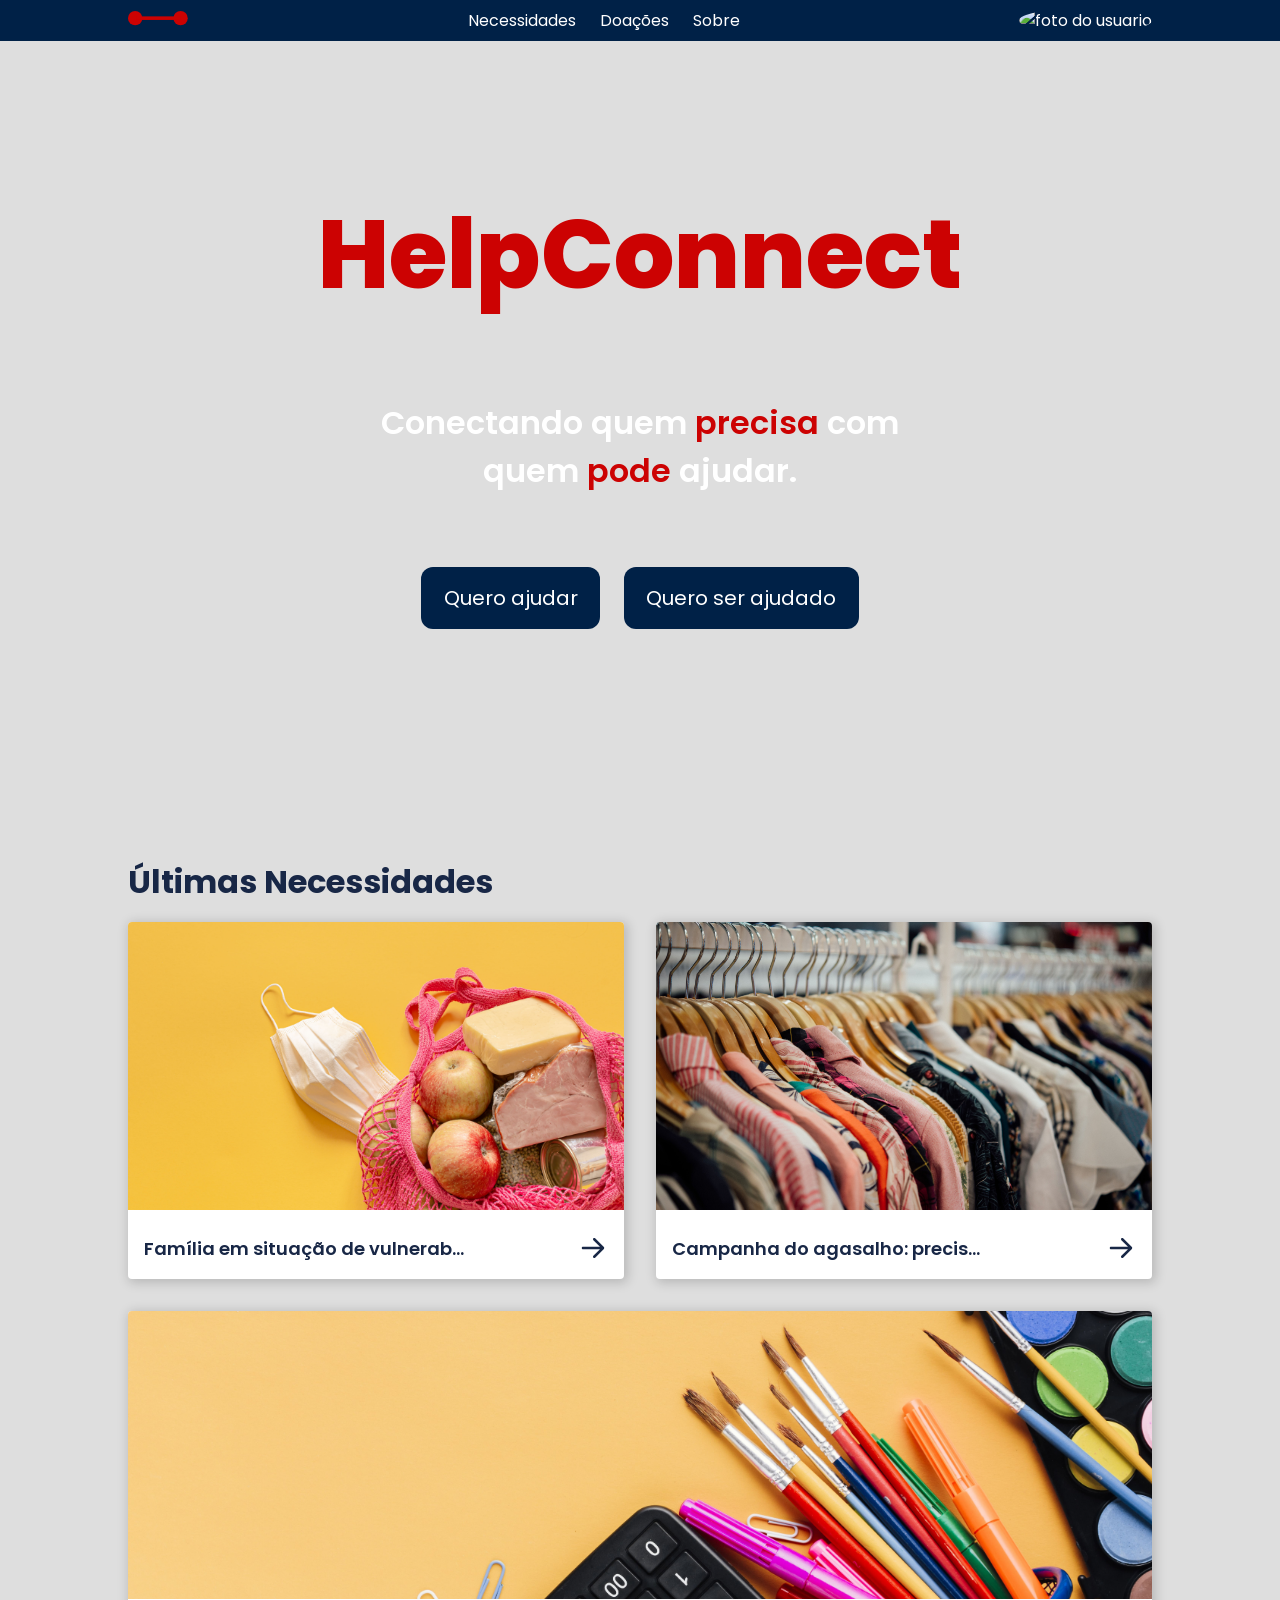
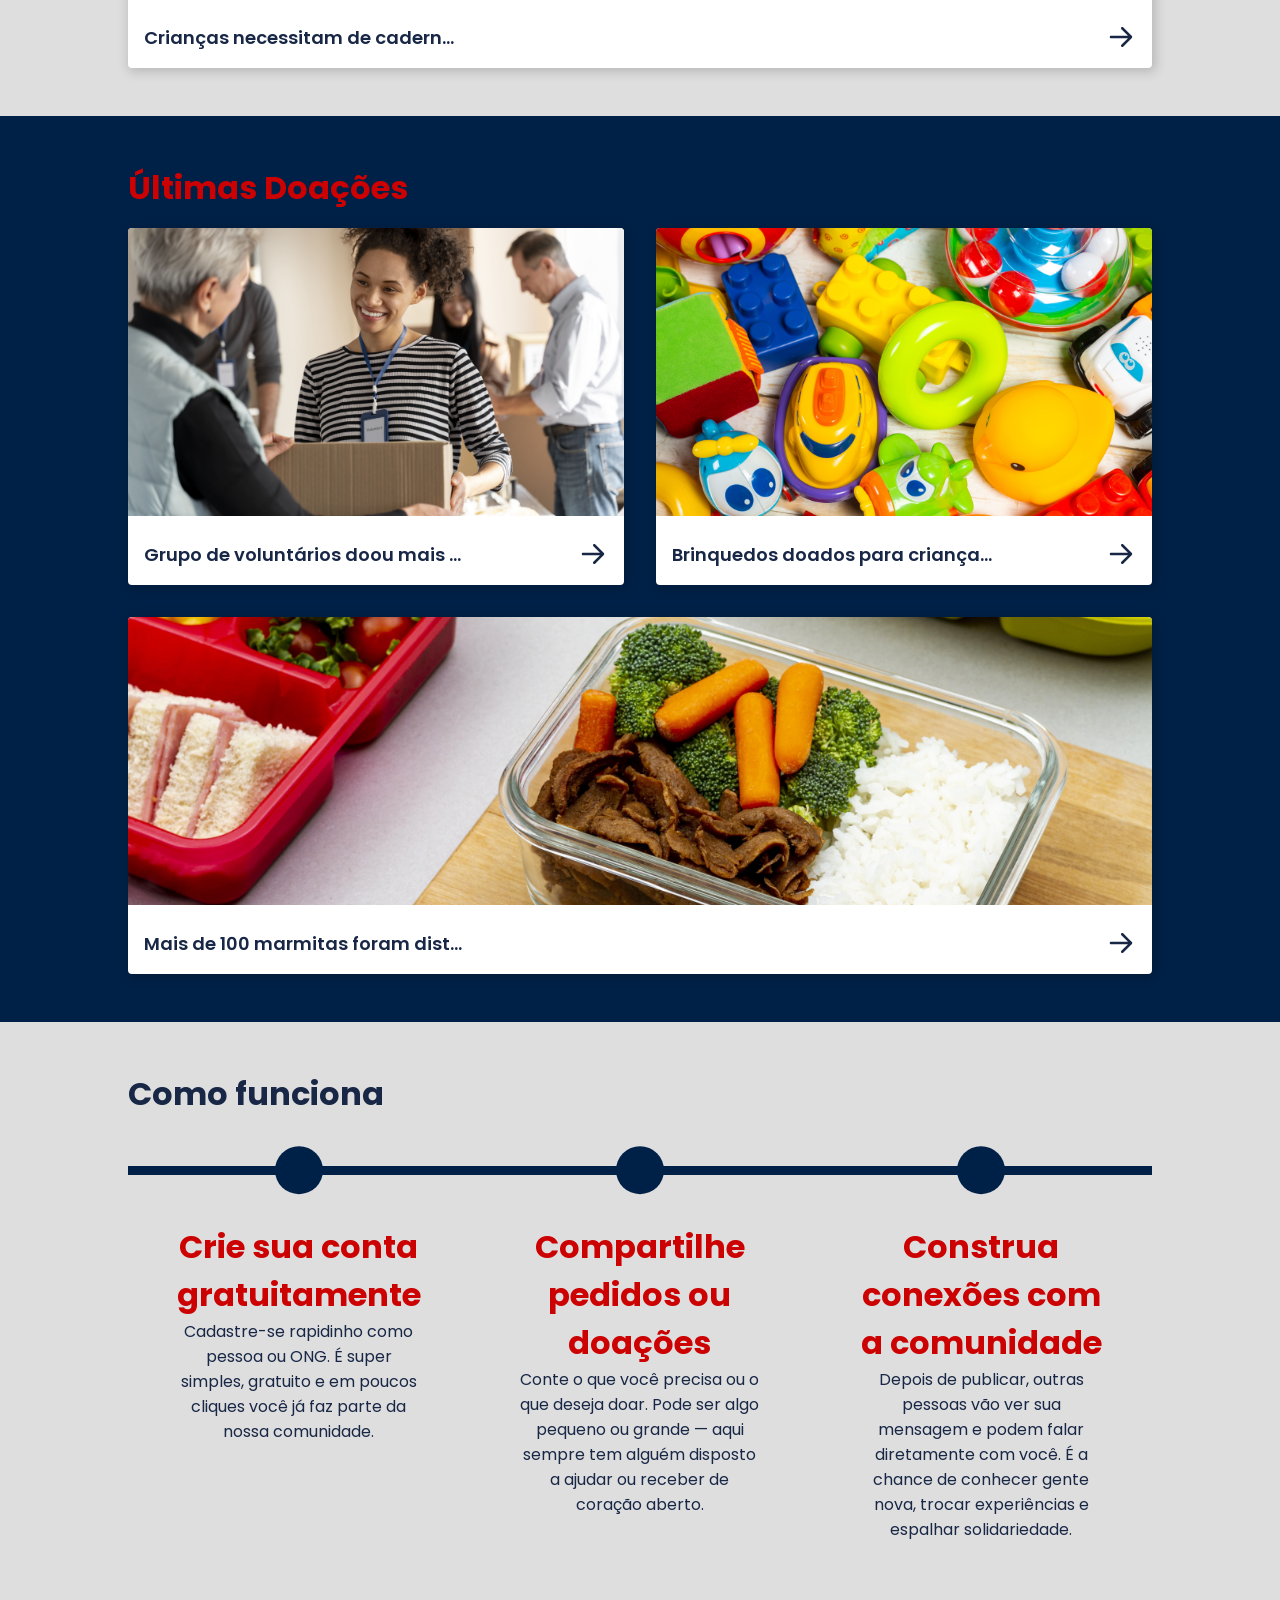
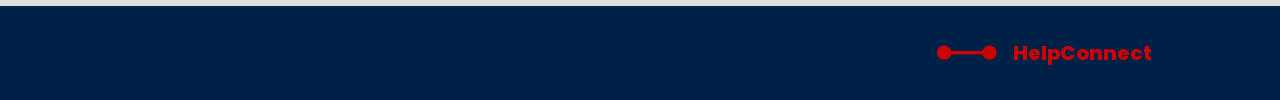
==== commit 6b20c328: "mudando as fotos" ====
--- a/index.html
+++ b/index.html
@@ -62,42 +62,51 @@
         <div class="group-card">
           <a href="" class="card">
             <img
-              src="./assets/img/provisorio/Rectangle 10.png"
+              src="./assets/img/provisorio/foto2.jpg"
               alt="imagem de necessidade"
               class="img-card"
             />
             <div class="content-card">
-              <h3 class="title-card">Lorem ipsum dolor sit amet consectetur</h3>
-              <img
-                src="./assets/img/icon/right-arrow.svg"
-                alt=""
-                class="icon-arrow"
-              />
-            </div>
-          </a>
-          <a href="" class="card">
-            <img
-              src="./assets/img/provisorio/Rectangle 12.png"
+              <h3 class="title-card">
+                Família em situação de vulnerabilidade precisa de alimentos não
+                perecíveis.
+              </h3>
+              <img
+                src="./assets/img/icon/right-arrow.svg"
+                alt=""
+                class="icon-arrow"
+              />
+            </div>
+          </a>
+          <a href="" class="card">
+            <img
+              src="./assets/img/provisorio/foto1.jpg"
               alt="imagem de necessidade"
               class="img-card"
             />
             <div class="content-card">
-              <h3 class="title-card">Lorem ipsum dolor sit amet consectetur</h3>
-              <img
-                src="./assets/img/icon/right-arrow.svg"
-                alt=""
-                class="icon-arrow"
-              />
-            </div>
-          </a>
-          <a href="" class="card">
-            <img
-              src="./assets/img/provisorio/Rectangle 14.png"
+              <h3 class="title-card">
+                Campanha do agasalho: precisamos de roupas de frio em bom
+                estado.
+              </h3>
+              <img
+                src="./assets/img/icon/right-arrow.svg"
+                alt=""
+                class="icon-arrow"
+              />
+            </div>
+          </a>
+          <a href="" class="card">
+            <img
+              src="./assets/img/provisorio/foto3.jpg"
               alt="imagem de necessidade"
               class="img-card"
             />
             <div class="content-card">
-              <h3 class="title-card">Lorem ipsum dolor sit amet consectetur</h3>
+              <h3 class="title-card">
+                Crianças necessitam de cadernos, mochilas e lápis para o início
+                das aulas.
+              </h3>
               <img
                 src="./assets/img/icon/right-arrow.svg"
                 alt=""
@@ -112,42 +121,49 @@
         <div class="group-card">
           <a href="" class="card">
             <img
-              src="./assets/img/provisorio/Rectangle 16.png"
+              src="./assets/img/provisorio/foto4.jpg"
               alt="imagem de doação"
               class="img-card"
             />
             <div class="content-card">
-              <h3 class="title-card">Lorem ipsum dolor sit amet consectetur</h3>
-              <img
-                src="./assets/img/icon/right-arrow.svg"
-                alt=""
-                class="icon-arrow"
-              />
-            </div>
-          </a>
-          <a href="" class="card">
-            <img
-              src="./assets/img/provisorio/Rectangle 18.png"
+              <h3 class="title-card">
+                Grupo de voluntários doou mais de 50 cestas básicas esta semana.
+              </h3>
+              <img
+                src="./assets/img/icon/right-arrow.svg"
+                alt=""
+                class="icon-arrow"
+              />
+            </div>
+          </a>
+          <a href="" class="card">
+            <img
+              src="./assets/img/provisorio/foto5.jpg"
               alt="imagem de doação"
               class="img-card"
             />
             <div class="content-card">
-              <h3 class="title-card">Lorem ipsum dolor sit amet consectetur</h3>
-              <img
-                src="./assets/img/icon/right-arrow.svg"
-                alt=""
-                class="icon-arrow"
-              />
-            </div>
-          </a>
-          <a href="" class="card">
-            <img
-              src="./assets/img/provisorio/Rectangle 20.png"
+              <h3 class="title-card">
+                Brinquedos doados para crianças em abrigo infantil.
+              </h3>
+              <img
+                src="./assets/img/icon/right-arrow.svg"
+                alt=""
+                class="icon-arrow"
+              />
+            </div>
+          </a>
+          <a href="" class="card">
+            <img
+              src="./assets/img/provisorio/foto6.jpg"
               alt="imagem de doação"
               class="img-card"
             />
             <div class="content-card">
-              <h3 class="title-card">Lorem ipsum dolor sit amet consectetur</h3>
+              <h3 class="title-card">
+                Mais de 100 marmitas foram distribuídas para moradores em
+                situação de rua.
+              </h3>
               <img
                 src="./assets/img/icon/right-arrow.svg"
                 alt=""
